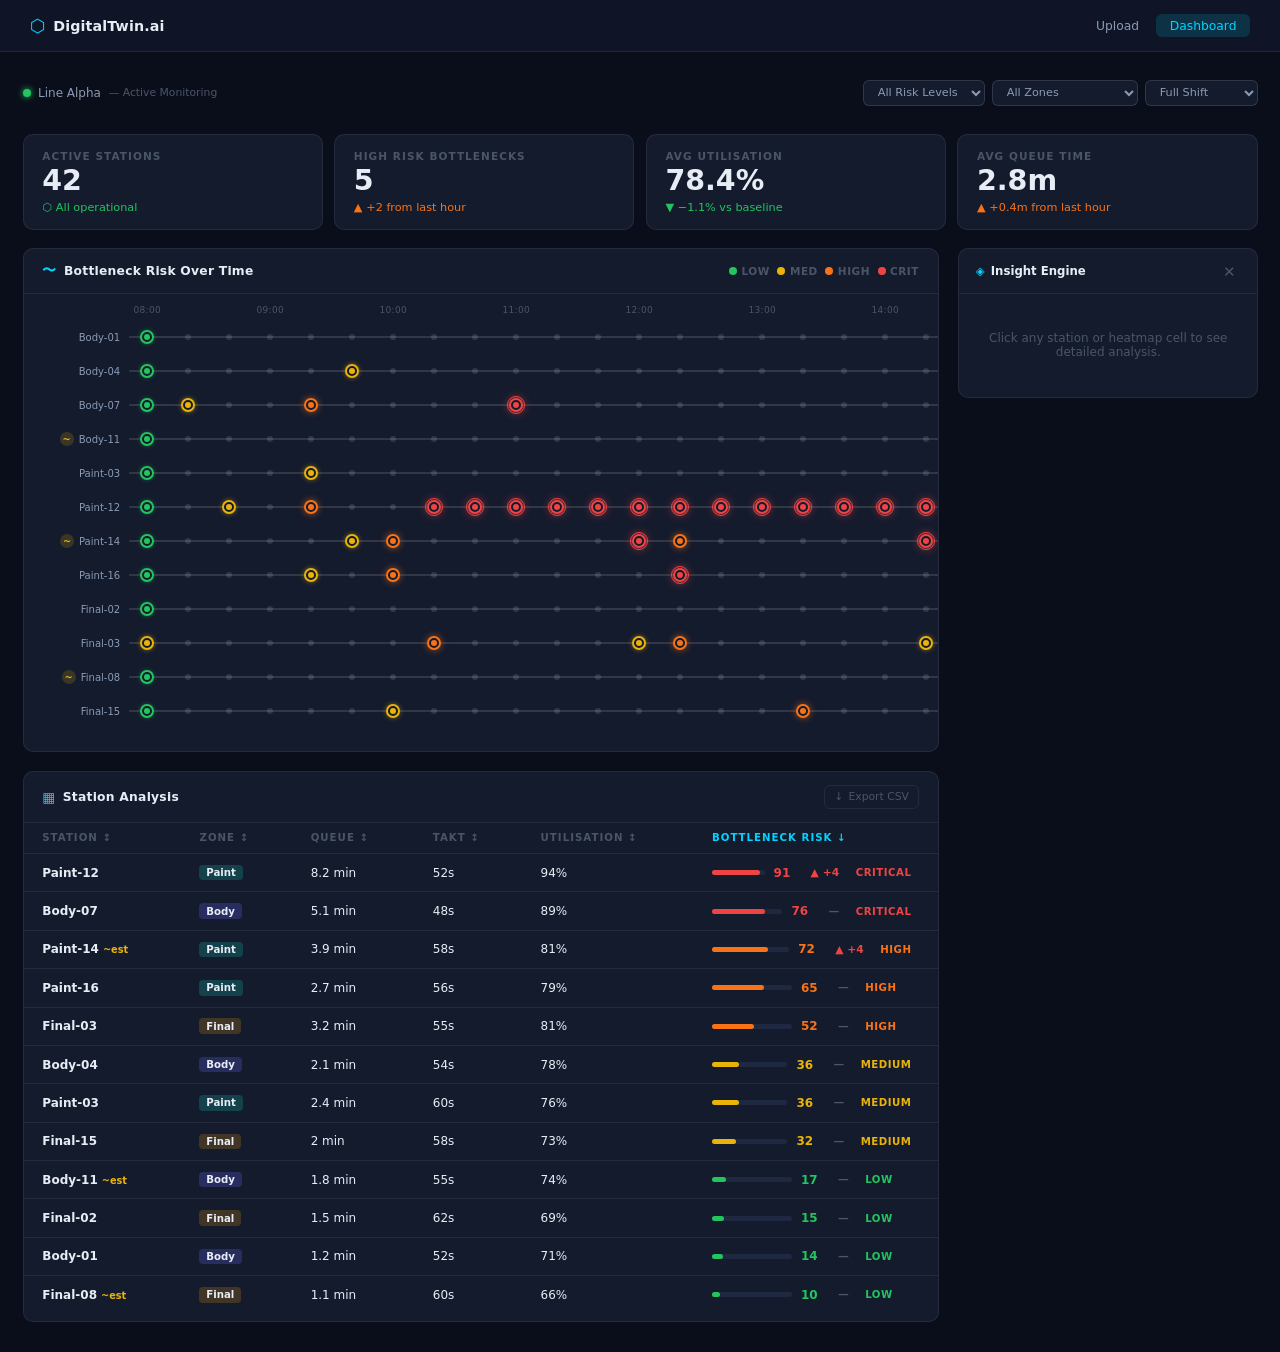
==== design/dashboard.html @ a96e4d8a "feat: updated timeline to milestone line/dots and removed Analytics button" ====
<!DOCTYPE html>
<html lang="en">
<head>
  <meta charset="UTF-8" />
  <meta name="viewport" content="width=device-width, initial-scale=1.0" />
  <title>DigitalTwin.ai — Dashboard</title>
  <link rel="stylesheet" href="styles.css" />
</head>
<body>

  <!-- NAV -->
  <nav class="nav">
    <div class="nav-brand">
      <span class="nav-logo">⬡</span>
      <span class="nav-name">DigitalTwin.ai</span>
    </div>
    <div class="nav-tabs">
      <a href="index.html" class="nav-tab">Upload</a>
      <a href="dashboard.html" class="nav-tab nav-tab--active">Dashboard</a>
    </div>
  </nav>

  <!-- DASHBOARD BODY -->
  <div class="dashboard-main">

    <!-- SUBHEADER -->
    <div class="dash-subheader">
      <div class="dash-line-badge">
        <span class="line-dot"></span>
        <span>Line Alpha</span>
        <span class="text-muted" style="font-size:0.72rem;">— Active Monitoring</span>
      </div>
      <div class="dash-filters">
        <select class="filter-select" id="filterRisk" onchange="applyFilters()">
          <option value="all">All Risk Levels</option>
          <option value="low">Low</option>
          <option value="medium">Medium</option>
          <option value="high">High</option>
          <option value="critical">Critical</option>
        </select>
        <select class="filter-select" id="filterZone" onchange="applyFilters()">
          <option value="all">All Zones</option>
          <option value="Body">Body Construction</option>
          <option value="Paint">Paint</option>
          <option value="Final">Final Assembly</option>
        </select>
        <select class="filter-select" id="filterTime" onchange="applyFilters()">
          <option value="all">Full Shift</option>
          <option value="1h">Last 1 Hour</option>
          <option value="4h">Last 4 Hours</option>
          <option value="8h">Last 8 Hours</option>
        </select>
      </div>
    </div>

    <!-- KPI ROW -->
    <div class="kpi-row">
      <div class="kpi-card">
        <span class="kpi-label">Active Stations</span>
        <span class="kpi-value">42</span>
        <span class="kpi-delta kpi-delta--ok">
          <span>⬡</span> All operational
        </span>
      </div>
      <div class="kpi-card">
        <span class="kpi-label">High Risk Bottlenecks</span>
        <span class="kpi-value" id="kpiHighRisk">5</span>
        <span class="kpi-delta kpi-delta--warn">
          <span>▲</span> <span id="kpiHighRiskDelta">+2 from last hour</span>
        </span>
      </div>
      <div class="kpi-card">
        <span class="kpi-label">Avg Utilisation</span>
        <span class="kpi-value">78.4%</span>
        <span class="kpi-delta kpi-delta--ok">
          <span>▼</span> −1.1% vs baseline
        </span>
      </div>
      <div class="kpi-card">
        <span class="kpi-label">Avg Queue Time</span>
        <span class="kpi-value">2.8m</span>
        <span class="kpi-delta kpi-delta--warn">
          <span>▲</span> +0.4m from last hour
        </span>
      </div>
    </div>

    <!-- MAIN CONTENT: timeline + insight panel -->
    <div class="dashboard-body">

      <!-- LEFT COLUMN -->
      <div style="display:flex;flex-direction:column;gap:1.25rem;min-width:0;">

        <!-- BOTTLENECK TIMELINE -->
        <div class="panel">
          <div class="panel-header">
            <span class="panel-title">
              <span class="panel-title-icon">〜</span>
              Bottleneck Risk Over Time
            </span>
            <div class="panel-actions">
              <div class="risk-legend">
                <span class="risk-pill"><span class="risk-dot risk-dot--low"></span>Low</span>
                <span class="risk-pill"><span class="risk-dot risk-dot--medium"></span>Med</span>
                <span class="risk-pill"><span class="risk-dot risk-dot--high"></span>High</span>
                <span class="risk-pill"><span class="risk-dot risk-dot--critical"></span>Crit</span>
              </div>
            </div>
          </div>
          <div class="timeline-wrap">
            <div id="timelineContainer"></div>
          </div>
        </div>

        <!-- STATION TABLE -->
        <div class="panel">
          <div class="panel-header">
            <span class="panel-title">
              <span class="panel-title-icon">▦</span>
              Station Analysis
            </span>
            <div class="panel-actions">
              <button class="export-btn">
                <span>↓</span> Export CSV
              </button>
            </div>
          </div>
          <div class="table-wrap">
            <table id="stationTable">
              <thead>
                <tr>
                  <th onclick="sortTable('name')" id="th-name">Station <span class="sort-arrow">↕</span></th>
                  <th onclick="sortTable('zone')" id="th-zone">Zone <span class="sort-arrow">↕</span></th>
                  <th onclick="sortTable('queue')" id="th-queue">Queue <span class="sort-arrow">↕</span></th>
                  <th onclick="sortTable('takt')" id="th-takt">Takt <span class="sort-arrow">↕</span></th>
                  <th onclick="sortTable('util')" id="th-util">Utilisation <span class="sort-arrow">↕</span></th>
                  <th onclick="sortTable('risk')" id="th-risk" class="sorted">Bottleneck Risk <span class="sort-arrow">↓</span></th>
                </tr>
              </thead>
              <tbody id="stationTableBody"></tbody>
            </table>
          </div>
        </div>

      </div><!-- /LEFT COLUMN -->

      <!-- INSIGHT PANEL -->
      <div class="insight-panel" id="insightPanel">
        <div class="insight-header">
          <span class="insight-title">
            <span style="color:var(--brand-cyan)">◈</span>
            Insight Engine
          </span>
          <button class="insight-close" onclick="closeInsight()">✕</button>
        </div>
        <div class="insight-body" id="insightBody">
          <p style="font-size:0.8rem;color:var(--text-muted);text-align:center;padding:1.5rem 0;">
            Click any station or heatmap cell to see detailed analysis.
          </p>
        </div>
      </div>

    </div><!-- /dashboard-body -->
  </div><!-- /dashboard-main -->

  <!-- TOOLTIP -->
  <div class="tooltip" id="tooltip"></div>

  <!-- DATA + LOGIC -->
  <script src="components/data.js"></script>
  <script src="components/timeline.js"></script>
  <script src="components/table.js"></script>
  <script src="components/insight.js"></script>
  <script>
    // Boot
    renderTimeline();
    renderTable(STATIONS);
  </script>
</body>
</html>
---- design/styles.css ----
/* ============================================================
   DigitalTwin.ai — Global Styles
   Dark industrial aesthetic, green→red risk language
   ============================================================ */

*, *::before, *::after { box-sizing: border-box; margin: 0; padding: 0; }

:root {
  /* Brand */
  --brand-cyan: #00d4ff;
  --brand-cyan-dim: rgba(0, 212, 255, 0.15);

  /* Backgrounds */
  --bg-base:    #0a0e1a;
  --bg-surface: #0f1526;
  --bg-card:    #141b2d;
  --bg-card-2:  #1a2236;
  --bg-hover:   #1e2840;

  /* Borders */
  --border:       rgba(255,255,255,0.07);
  --border-light: rgba(255,255,255,0.12);

  /* Text */
  --text-primary:   #e8edf5;
  --text-secondary: #8a9bb5;
  --text-muted:     #4a5568;

  /* Risk colours */
  --risk-low:      #22c55e;
  --risk-medium:   #eab308;
  --risk-high:     #f97316;
  --risk-critical: #ef4444;

  /* Risk cell colours (semi-transparent for heatmap) */
  --cell-low:      rgba(34, 197, 94,  0.30);
  --cell-medium:   rgba(234, 179, 8,  0.45);
  --cell-high:     rgba(249, 115, 22, 0.55);
  --cell-critical: rgba(239, 68,  68, 0.65);

  /* Misc */
  --radius-sm: 6px;
  --radius-md: 10px;
  --radius-lg: 16px;
  --font: 'Inter', 'Segoe UI', system-ui, sans-serif;
}

html { font-size: 15px; }

body {
  background: var(--bg-base);
  color: var(--text-primary);
  font-family: var(--font);
  min-height: 100vh;
  -webkit-font-smoothing: antialiased;
}

a { color: inherit; text-decoration: none; }

/* ============================================================
   NAV
   ============================================================ */
.nav {
  display: flex;
  align-items: center;
  justify-content: space-between;
  padding: 0 2rem;
  height: 52px;
  background: var(--bg-surface);
  border-bottom: 1px solid var(--border);
  position: sticky;
  top: 0;
  z-index: 100;
}

.nav-brand {
  display: flex;
  align-items: center;
  gap: 0.5rem;
}

.nav-logo {
  font-size: 1.2rem;
  color: var(--brand-cyan);
}

.nav-name {
  font-size: 0.95rem;
  font-weight: 600;
  letter-spacing: 0.01em;
  color: var(--text-primary);
}

.nav-tabs {
  display: flex;
  gap: 0.25rem;
}

.nav-tab {
  padding: 0.3rem 0.9rem;
  font-size: 0.82rem;
  color: var(--text-secondary);
  border-radius: var(--radius-sm);
  transition: color 0.15s, background 0.15s;
}

.nav-tab:hover { color: var(--text-primary); background: var(--bg-hover); }

.nav-tab--active {
  color: var(--brand-cyan);
  background: var(--brand-cyan-dim);
}

/* ============================================================
   HERO / LANDING
   ============================================================ */
.hero {
  display: flex;
  align-items: center;
  justify-content: center;
  min-height: calc(100vh - 52px);
  padding: 3rem 1.5rem;
}

.hero-content {
  max-width: 560px;
  width: 100%;
  text-align: center;
  display: flex;
  flex-direction: column;
  align-items: center;
  gap: 1.5rem;
}

.hero-eyebrow {
  font-size: 0.75rem;
  font-weight: 600;
  letter-spacing: 0.12em;
  text-transform: uppercase;
  color: var(--brand-cyan);
}

.hero-headline {
  font-size: clamp(2rem, 5vw, 2.8rem);
  font-weight: 700;
  line-height: 1.15;
  color: var(--text-primary);
}

.hero-headline--accent {
  color: var(--brand-cyan);
}

.hero-sub {
  font-size: 0.9rem;
  color: var(--text-secondary);
  line-height: 1.7;
}

/* ============================================================
   UPLOAD CARD
   ============================================================ */
.upload-card {
  width: 100%;
  background: var(--bg-card);
  border: 1px solid var(--border-light);
  border-radius: var(--radius-lg);
  padding: 2rem 1.75rem;
  display: flex;
  flex-direction: column;
  gap: 1rem;
}

.upload-drop-zone {
  display: flex;
  flex-direction: column;
  align-items: center;
  gap: 0.6rem;
  padding: 2rem 1rem;
  border: 1.5px dashed var(--border-light);
  border-radius: var(--radius-md);
  transition: border-color 0.2s, background 0.2s;
  cursor: pointer;
}

.upload-drop-zone:hover,
.drop-zone--active {
  border-color: var(--brand-cyan);
  background: var(--brand-cyan-dim);
}

.upload-icon { color: var(--text-secondary); }
.upload-drop-zone:hover .upload-icon,
.drop-zone--active .upload-icon { color: var(--brand-cyan); }

.upload-label {
  font-size: 0.95rem;
  font-weight: 600;
  color: var(--text-primary);
}

.upload-hint {
  font-size: 0.78rem;
  color: var(--text-muted);
}

.upload-divider {
  display: flex;
  align-items: center;
  gap: 0.75rem;
}

.upload-divider-line {
  flex: 1;
  height: 1px;
  background: var(--border);
}

.upload-divider-text {
  font-size: 0.75rem;
  color: var(--text-muted);
  text-transform: uppercase;
  letter-spacing: 0.08em;
}

/* ============================================================
   BUTTONS
   ============================================================ */
.btn {
  display: inline-flex;
  align-items: center;
  justify-content: center;
  gap: 0.4rem;
  padding: 0.55rem 1.4rem;
  font-size: 0.85rem;
  font-weight: 600;
  border-radius: var(--radius-sm);
  border: none;
  cursor: pointer;
  transition: opacity 0.15s, background 0.15s;
  font-family: var(--font);
}

.btn--primary {
  background: var(--brand-cyan);
  color: #0a0e1a;
}

.btn--primary:hover { opacity: 0.88; }

.btn--ghost {
  background: transparent;
  color: var(--text-secondary);
  border: 1px solid var(--border-light);
  width: 100%;
}

.btn--ghost:hover {
  background: var(--bg-hover);
  color: var(--text-primary);
}

.btn--sm {
  padding: 0.35rem 0.85rem;
  font-size: 0.78rem;
}

/* ============================================================
   FEATURES ROW
   ============================================================ */
.features {
  display: flex;
  gap: 1.5rem;
  justify-content: center;
  flex-wrap: wrap;
}

.feature {
  display: flex;
  align-items: center;
  gap: 0.4rem;
  font-size: 0.78rem;
  color: var(--text-secondary);
}

.feature-icon {
  font-size: 0.9rem;
  color: var(--brand-cyan);
}

/* ============================================================
   PROCESSING OVERLAY
   ============================================================ */
.overlay {
  position: fixed;
  inset: 0;
  background: rgba(10, 14, 26, 0.92);
  backdrop-filter: blur(6px);
  display: flex;
  align-items: center;
  justify-content: center;
  z-index: 200;
}

.overlay.hidden { display: none; }

.processing-card {
  background: var(--bg-card);
  border: 1px solid var(--border-light);
  border-radius: var(--radius-lg);
  padding: 2.5rem 3rem;
  min-width: 360px;
  display: flex;
  flex-direction: column;
  gap: 1.5rem;
}

.processing-title {
  font-size: 1rem;
  font-weight: 700;
  color: var(--text-primary);
  text-align: center;
}

.processing-steps {
  list-style: none;
  display: flex;
  flex-direction: column;
  gap: 0.65rem;
}

.step {
  display: flex;
  align-items: center;
  gap: 0.75rem;
  font-size: 0.85rem;
  color: var(--text-muted);
  transition: color 0.3s;
}

.step::before {
  content: '○';
  font-size: 0.8rem;
  flex-shrink: 0;
  width: 16px;
  text-align: center;
}

.step--active {
  color: var(--brand-cyan);
}

.step--active::before {
  content: '●';
  color: var(--brand-cyan);
  animation: pulse 0.9s infinite;
}

.step--done {
  color: var(--risk-low);
}

.step--done::before {
  content: '✓';
  color: var(--risk-low);
}

@keyframes pulse { 0%,100% { opacity: 1; } 50% { opacity: 0.4; } }

/* ============================================================
   DASHBOARD LAYOUT
   ============================================================ */
.dashboard {
  display: grid;
  grid-template-rows: auto 1fr;
  min-height: calc(100vh - 52px);
}

.dashboard-main {
  display: flex;
  flex-direction: column;
  gap: 1.25rem;
  padding: 1.25rem 1.5rem 2rem;
  max-width: 1400px;
  width: 100%;
  margin: 0 auto;
}

/* ============================================================
   KPI CARDS ROW
   ============================================================ */
.kpi-row {
  display: grid;
  grid-template-columns: repeat(4, 1fr);
  gap: 0.75rem;
}

.kpi-card {
  background: var(--bg-card);
  border: 1px solid var(--border);
  border-radius: var(--radius-md);
  padding: 1rem 1.25rem;
  display: flex;
  flex-direction: column;
  gap: 0.35rem;
}

.kpi-label {
  font-size: 0.7rem;
  font-weight: 600;
  letter-spacing: 0.1em;
  text-transform: uppercase;
  color: var(--text-muted);
}

.kpi-value {
  font-size: 1.9rem;
  font-weight: 700;
  color: var(--text-primary);
  line-height: 1;
}

.kpi-delta {
  font-size: 0.75rem;
  color: var(--text-muted);
  display: flex;
  align-items: center;
  gap: 0.25rem;
}

.kpi-delta--warn { color: var(--risk-high); }
.kpi-delta--ok   { color: var(--risk-low); }

.kpi-icon {
  font-size: 1rem;
  margin-bottom: 0.15rem;
}

/* ============================================================
   PANEL / SECTION
   ============================================================ */
.panel {
  background: var(--bg-card);
  border: 1px solid var(--border);
  border-radius: var(--radius-md);
  overflow: hidden;
}

.panel-header {
  display: flex;
  align-items: center;
  justify-content: space-between;
  padding: 0.85rem 1.25rem;
  border-bottom: 1px solid var(--border);
}

.panel-title {
  font-size: 0.82rem;
  font-weight: 700;
  color: var(--text-primary);
  display: flex;
  align-items: center;
  gap: 0.5rem;
  letter-spacing: 0.02em;
}

.panel-title-icon { font-size: 0.9rem; color: var(--brand-cyan); }

.panel-actions {
  display: flex;
  align-items: center;
  gap: 0.5rem;
}

/* ============================================================
   RISK LEGEND PILLS
   ============================================================ */
.risk-legend {
  display: flex;
  gap: 0.5rem;
  align-items: center;
}

.risk-pill {
  display: flex;
  align-items: center;
  gap: 0.3rem;
  font-size: 0.7rem;
  font-weight: 600;
  color: var(--text-muted);
  letter-spacing: 0.05em;
  text-transform: uppercase;
}

.risk-dot {
  width: 8px;
  height: 8px;
  border-radius: 50%;
}

.risk-dot--low      { background: var(--risk-low); }
.risk-dot--medium   { background: var(--risk-medium); }
.risk-dot--high     { background: var(--risk-high); }
.risk-dot--critical { background: var(--risk-critical); }

/* ============================================================
   TIMELINE — scroll wrapper + pill cells
   ============================================================ */
.timeline-wrap {
  padding: 0.75rem 0 1rem;
  /* no overflow here — let the inner scroll wrapper handle it */
}

.tl-scroll-wrap {
  overflow-x: auto;
  padding: 0 1.25rem 0.75rem;
  /* custom scrollbar */
}

.tl-scroll-wrap::-webkit-scrollbar        { height: 5px; }
.tl-scroll-wrap::-webkit-scrollbar-track  { background: var(--bg-base); }
.tl-scroll-wrap::-webkit-scrollbar-thumb  { background: var(--border-light); border-radius: 99px; }

.tl-inner {
  display: flex;
  flex-direction: column;
  gap: 6px;
  min-width: max-content;
}

/* Header row (time labels) */
.tl-header-row {
  display: flex;
  gap: 5px;
  align-items: center;
  margin-bottom: 2px;
}

.tl-time-label {
  font-size: 0.6rem;
  color: var(--text-muted);
  text-align: center;
  flex-shrink: 0;
  letter-spacing: 0.03em;
}

/* Each station row */
.tl-row {
  display: flex;
  align-items: center;
  gap: 5px;
  height: 28px;
  position: relative;
}

.tl-station-label {
  display: flex;
  align-items: center;
  justify-content: flex-end;
  gap: 5px;
  flex-shrink: 0;
  font-size: 0.67rem;
  color: var(--text-secondary);
  white-space: nowrap;
  padding-right: 4px;
}

/* Background timeline connecting line */
.tl-connecting-line {
  position: absolute;
  top: 50%;
  left: 0;
  right: 0;
  height: 2px;
  background: var(--border-light);
  transform: translateY(-50%);
  z-index: 0;
  border-radius: 99px;
}

/* Milestone Dots */
.tl-milestone-dot {
  width: 14px;
  height: 14px;
  border-radius: 50%;
  display: flex;
  align-items: center;
  justify-content: center;
  cursor: pointer;
  transition: transform 0.15s ease, box-shadow 0.15s ease, filter 0.15s ease;
  position: relative;
  background: var(--bg-card);
  border: 2px solid currentColor;
}

.tl-milestone-dot .dot-inner {
  width: 6px;
  height: 6px;
  border-radius: 50%;
  background: currentColor;
}

.tl-milestone-dot:hover {
  transform: scale(1.4);
  filter: brightness(1.3);
  z-index: 10;
  box-shadow: 0 0 10px currentColor;
}

/* Minor tick along line */
.tl-minor-tick {
  width: 6px;
  height: 6px;
  border-radius: 50%;
  background: var(--border-light);
  cursor: pointer;
  transition: transform 0.12s, background 0.12s;
}

.tl-minor-tick:hover {
  transform: scale(1.5);
  background: var(--text-secondary);
}

/* Risk colour milestone variants */
.dot--low {
  color: var(--risk-low);
  box-shadow: 0 0 4px rgba(34, 197, 94, 0.4);
}

.dot--medium {
  color: var(--risk-medium);
  box-shadow: 0 0 5px rgba(234, 179, 8, 0.5);
}

.dot--high {
  color: var(--risk-high);
  box-shadow: 0 0 7px rgba(249, 115, 22, 0.6);
}

.dot--critical {
  color: var(--risk-critical);
  box-shadow: 0 0 10px rgba(239, 68, 68, 0.8);
}

/* Pulse ring animation for critical milestone dots */
.pulse-ring::after {
  content: '';
  position: absolute;
  inset: -4px;
  border-radius: 50%;
  border: 1.5px solid var(--risk-critical);
  animation: dotPulse 1.8s infinite ease-out;
  pointer-events: none;
}

@keyframes dotPulse {
  0% { transform: scale(0.8); opacity: 1; }
  100% { transform: scale(1.8); opacity: 0; }
}

/* ============================================================
   TOOLTIP
   ============================================================ */
.tooltip {
  position: fixed;
  background: var(--bg-card-2);
  border: 1px solid var(--border-light);
  border-radius: var(--radius-md);
  padding: 0.85rem 1rem;
  font-size: 0.78rem;
  color: var(--text-primary);
  pointer-events: none;
  z-index: 500;
  min-width: 180px;
  box-shadow: 0 8px 24px rgba(0,0,0,0.5);
  display: none;
}

.tooltip.visible { display: block; }

.tooltip-station {
  font-weight: 700;
  font-size: 0.85rem;
  margin-bottom: 0.5rem;
  color: var(--brand-cyan);
}

.tooltip-time {
  font-size: 0.7rem;
  color: var(--text-muted);
  margin-bottom: 0.6rem;
}

.tooltip-row {
  display: flex;
  justify-content: space-between;
  gap: 1.25rem;
  padding: 0.2rem 0;
  border-top: 1px solid var(--border);
}

.tooltip-key { color: var(--text-muted); }
.tooltip-val { font-weight: 600; }

.tooltip-risk-badge {
  display: inline-block;
  margin-top: 0.5rem;
  padding: 0.2rem 0.55rem;
  border-radius: 4px;
  font-size: 0.72rem;
  font-weight: 700;
  letter-spacing: 0.06em;
  text-transform: uppercase;
}

.badge--low      { background: rgba(34,197,94,0.2);  color: var(--risk-low); }
.badge--medium   { background: rgba(234,179,8,0.2);  color: var(--risk-medium); }
.badge--high     { background: rgba(249,115,22,0.2); color: var(--risk-high); }
.badge--critical { background: rgba(239,68,68,0.2);  color: var(--risk-critical); }

/* ============================================================
   STATION TABLE
   ============================================================ */
.table-wrap {
  overflow-x: auto;
  padding: 0 0 0.5rem;
}

table {
  width: 100%;
  border-collapse: collapse;
  font-size: 0.8rem;
}

thead th {
  padding: 0.65rem 1.25rem;
  text-align: left;
  font-size: 0.68rem;
  font-weight: 700;
  letter-spacing: 0.1em;
  text-transform: uppercase;
  color: var(--text-muted);
  border-bottom: 1px solid var(--border);
  white-space: nowrap;
  cursor: pointer;
  user-select: none;
}

thead th:hover { color: var(--text-secondary); }
thead th.sorted { color: var(--brand-cyan); }

tbody tr {
  border-bottom: 1px solid var(--border);
  transition: background 0.12s;
  cursor: pointer;
}

tbody tr:hover { background: var(--bg-hover); }
tbody tr:last-child { border-bottom: none; }

tbody td {
  padding: 0.7rem 1.25rem;
  color: var(--text-primary);
}

.td-station { font-weight: 600; }

.td-risk {
  font-weight: 700;
}

.risk-bar-wrap {
  display: flex;
  align-items: center;
  gap: 0.6rem;
}

.risk-bar-bg {
  flex: 1;
  height: 5px;
  background: var(--bg-hover);
  border-radius: 99px;
  max-width: 80px;
}

.risk-bar-fill {
  height: 100%;
  border-radius: 99px;
}

.risk-tag {
  display: inline-block;
  padding: 0.18rem 0.5rem;
  border-radius: 4px;
  font-size: 0.68rem;
  font-weight: 700;
  letter-spacing: 0.05em;
  text-transform: uppercase;
}

/* ============================================================
   INSIGHT PANEL (right sidebar)
   ============================================================ */
.dashboard-body {
  display: grid;
  grid-template-columns: 1fr 300px;
  gap: 1.25rem;
  align-items: start;
}

.insight-panel {
  background: var(--bg-card);
  border: 1px solid var(--border);
  border-radius: var(--radius-md);
  overflow: hidden;
  position: sticky;
  top: calc(52px + 1.25rem);
}

.insight-header {
  display: flex;
  align-items: center;
  justify-content: space-between;
  padding: 0.85rem 1.1rem;
  border-bottom: 1px solid var(--border);
}

.insight-title {
  font-size: 0.78rem;
  font-weight: 700;
  color: var(--text-primary);
  display: flex;
  align-items: center;
  gap: 0.4rem;
}

.insight-close {
  background: none;
  border: none;
  color: var(--text-muted);
  cursor: pointer;
  font-size: 1rem;
  padding: 0.1rem 0.3rem;
  border-radius: 4px;
  line-height: 1;
}

.insight-close:hover { background: var(--bg-hover); color: var(--text-primary); }

.insight-body { padding: 1rem 1.1rem; display: flex; flex-direction: column; gap: 1rem; }

.insight-station-name {
  font-size: 1rem;
  font-weight: 700;
  color: var(--brand-cyan);
}

.insight-risk-score {
  display: flex;
  align-items: baseline;
  gap: 0.3rem;
}

.insight-risk-number {
  font-size: 2.2rem;
  font-weight: 800;
  line-height: 1;
}

.insight-risk-denom {
  font-size: 0.85rem;
  color: var(--text-muted);
}

.insight-trend {
  font-size: 0.78rem;
  font-weight: 600;
  padding: 0.25rem 0.6rem;
  border-radius: 4px;
  display: inline-flex;
  align-items: center;
  gap: 0.3rem;
}

.trend--up   { background: rgba(239,68,68,0.15);  color: var(--risk-critical); }
.trend--down { background: rgba(34,197,94,0.15);  color: var(--risk-low); }
.trend--flat { background: rgba(138,155,181,0.15); color: var(--text-secondary); }

.insight-section-label {
  font-size: 0.65rem;
  font-weight: 700;
  letter-spacing: 0.1em;
  text-transform: uppercase;
  color: var(--text-muted);
  margin-bottom: 0.5rem;
}

.factor-row {
  display: flex;
  flex-direction: column;
  gap: 0.25rem;
  padding: 0.55rem 0.75rem;
  background: var(--bg-card-2);
  border-radius: var(--radius-sm);
  margin-bottom: 0.4rem;
}

.factor-top {
  display: flex;
  justify-content: space-between;
  align-items: center;
}

.factor-name { font-size: 0.75rem; color: var(--text-secondary); }
.factor-pct  { font-size: 0.8rem;  font-weight: 700; color: var(--risk-critical); }

.factor-bar-bg {
  height: 4px;
  background: var(--bg-hover);
  border-radius: 99px;
}

.factor-bar-fill {
  height: 100%;
  border-radius: 99px;
  background: var(--risk-critical);
}

.factor-desc {
  font-size: 0.7rem;
  color: var(--text-muted);
  line-height: 1.5;
  margin-top: 0.15rem;
}

.confidence-row {
  display: flex;
  align-items: center;
  justify-content: space-between;
  padding: 0.6rem 0.75rem;
  background: var(--bg-card-2);
  border-radius: var(--radius-sm);
  font-size: 0.78rem;
}

.confidence-label { color: var(--text-muted); }
.confidence-value { font-weight: 700; color: var(--risk-medium); }

/* ============================================================
   DASHBOARD SUBHEADER
   ============================================================ */
.dash-subheader {
  display: flex;
  align-items: center;
  justify-content: space-between;
  padding: 0.6rem 0;
}

.dash-line-badge {
  display: flex;
  align-items: center;
  gap: 0.5rem;
  font-size: 0.8rem;
  color: var(--text-secondary);
}

.line-dot {
  width: 8px;
  height: 8px;
  border-radius: 50%;
  background: var(--risk-low);
  box-shadow: 0 0 6px var(--risk-low);
  animation: pulse 2s infinite;
}

.dash-filters {
  display: flex;
  gap: 0.5rem;
}

.filter-select {
  background: var(--bg-card);
  border: 1px solid var(--border-light);
  border-radius: var(--radius-sm);
  color: var(--text-secondary);
  font-size: 0.75rem;
  padding: 0.3rem 0.65rem;
  font-family: var(--font);
  cursor: pointer;
}

.filter-select:focus { outline: 1px solid var(--brand-cyan); }

/* ============================================================
   UTILITIES
   ============================================================ */
.hidden { display: none !important; }
.text-muted { color: var(--text-muted); }
.text-cyan  { color: var(--brand-cyan); }
.fw-700     { font-weight: 700; }

.export-btn {
  display: flex;
  align-items: center;
  gap: 0.35rem;
  font-size: 0.72rem;
  color: var(--text-muted);
  padding: 0.3rem 0.6rem;
  border: 1px solid var(--border);
  border-radius: var(--radius-sm);
  background: none;
  cursor: pointer;
  font-family: var(--font);
}

.export-btn:hover { background: var(--bg-hover); color: var(--text-primary); }

/* Scrollbar styling */
::-webkit-scrollbar { width: 6px; height: 6px; }
::-webkit-scrollbar-track { background: var(--bg-base); }
::-webkit-scrollbar-thumb { background: var(--border-light); border-radius: 99px; }
::-webkit-scrollbar-thumb:hover { background: var(--text-muted); }

/* ============================================================
   SENSOR-POOR INDICATOR (timeline label)
   ============================================================ */
.sensor-poor-dot {
  display: inline-flex;
  align-items: center;
  justify-content: center;
  width: 14px;
  height: 14px;
  border-radius: 50%;
  background: rgba(234, 179, 8, 0.18);
  color: var(--risk-medium);
  font-size: 0.65rem;
  font-weight: 700;
  flex-shrink: 0;
  cursor: help;
}
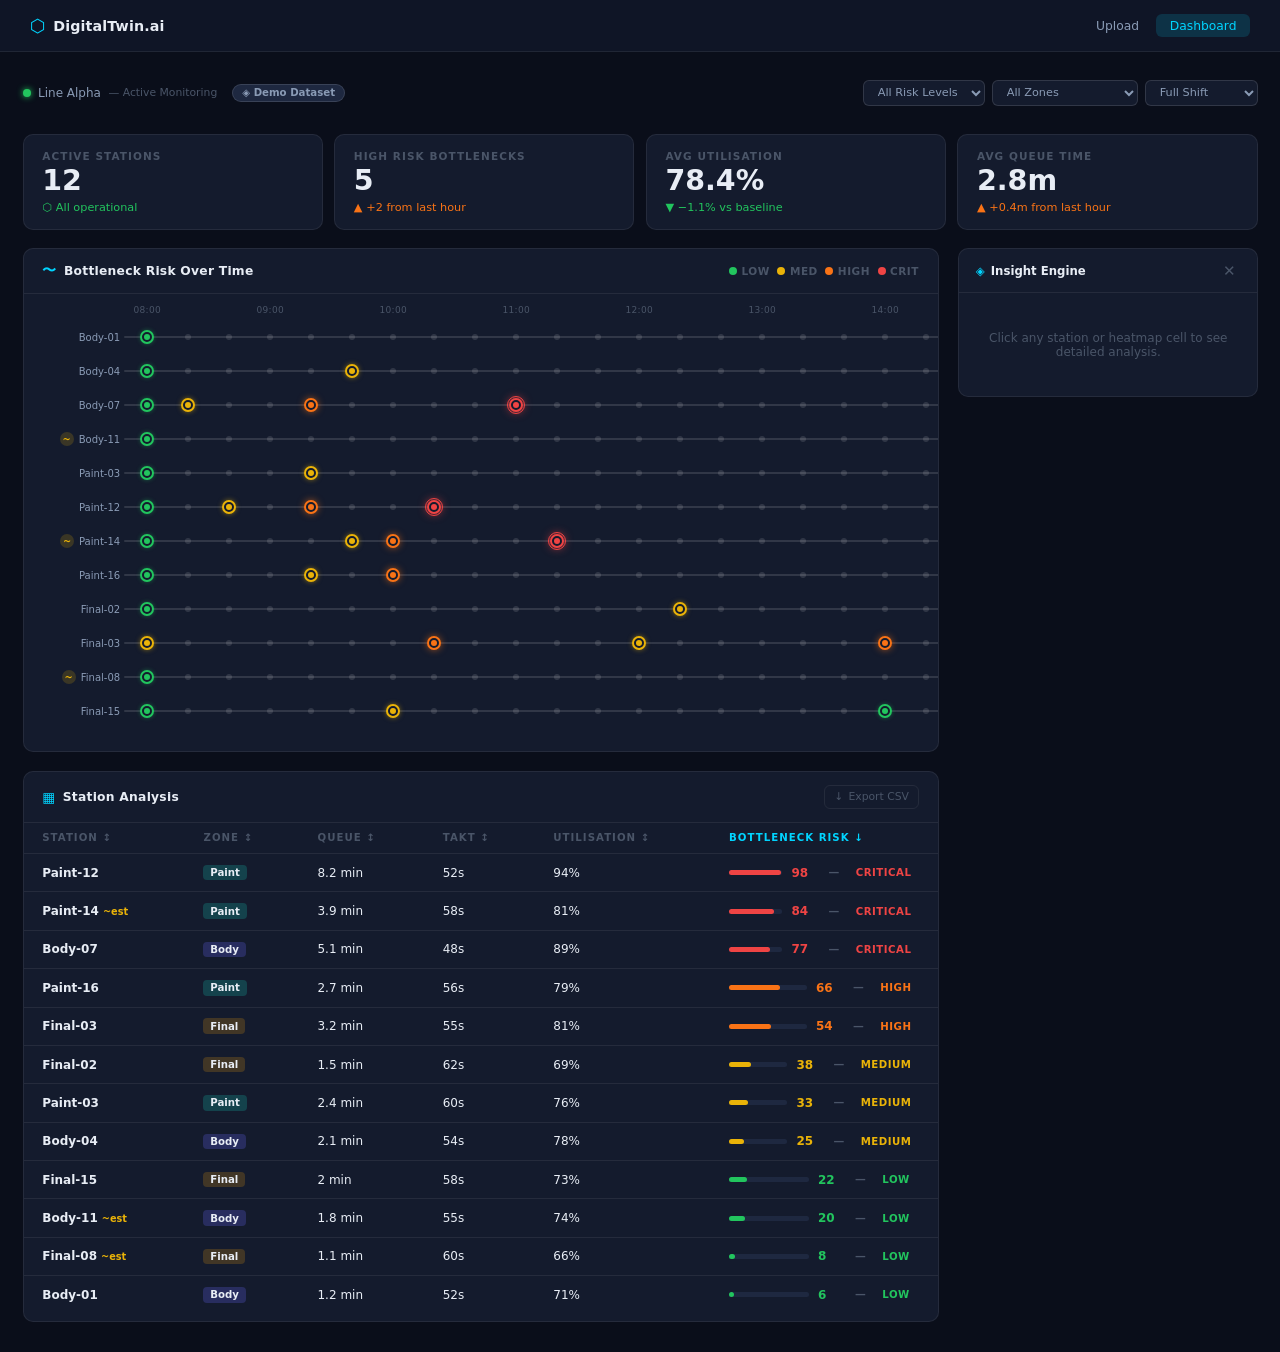
==== commit 0d3da252: "feat: add CSV upload pipeline, FastAPI backend predictor, and synchronized dashboard playback" ====
--- a/design/dashboard.html
+++ b/design/dashboard.html
@@ -29,6 +29,7 @@
         <span class="line-dot"></span>
         <span>Line Alpha</span>
         <span class="text-muted" style="font-size:0.72rem;">— Active Monitoring</span>
+        <span class="source-badge" id="sourceBadge"></span>
       </div>
       <div class="dash-filters">
         <select class="filter-select" id="filterRisk" onchange="applyFilters()">
@@ -57,7 +58,7 @@
     <div class="kpi-row">
       <div class="kpi-card">
         <span class="kpi-label">Active Stations</span>
-        <span class="kpi-value">42</span>
+        <span class="kpi-value" id="kpiActiveStations">42</span>
         <span class="kpi-delta kpi-delta--ok">
           <span>⬡</span> All operational
         </span>
@@ -173,6 +174,13 @@
   <script src="components/insight.js"></script>
   <script>
     // Boot
+    document.getElementById('kpiActiveStations').textContent = STATIONS.length;
+    if (uploadMeta) {
+      const engineLabel = uploadMeta.engine === 'backend' ? 'ML: Isolation Forest' : 'Rule-based';
+      document.getElementById('sourceBadge').textContent = `⬆ ${uploadMeta.filename} · ${engineLabel}`;
+    } else {
+      document.getElementById('sourceBadge').textContent = '◈ Demo Dataset';
+    }
     renderTimeline();
     renderTable(STATIONS);
   </script>
--- a/design/styles.css
+++ b/design/styles.css
@@ -1039,3 +1039,54 @@
   flex-shrink: 0;
   cursor: help;
 }
+
+/* ============================================================
+   CSV UPLOAD — error / warning banners + sample link
+   ============================================================ */
+.upload-error {
+  font-size: 0.78rem;
+  color: var(--risk-critical);
+  background: rgba(239, 68, 68, 0.1);
+  border: 1px solid rgba(239, 68, 68, 0.3);
+  border-radius: var(--radius-sm);
+  padding: 0.6rem 0.85rem;
+  line-height: 1.5;
+}
+
+.upload-warning {
+  font-size: 0.78rem;
+  color: var(--risk-medium);
+  background: rgba(234, 179, 8, 0.1);
+  border: 1px solid rgba(234, 179, 8, 0.3);
+  border-radius: var(--radius-sm);
+  padding: 0.6rem 0.85rem;
+  line-height: 1.5;
+}
+
+.sample-link {
+  background: none;
+  border: none;
+  color: var(--text-muted);
+  font-size: 0.75rem;
+  font-family: var(--font);
+  cursor: pointer;
+  text-decoration: underline;
+  text-underline-offset: 2px;
+  padding: 0.2rem;
+}
+
+.sample-link:hover { color: var(--brand-cyan); }
+
+/* ============================================================
+   DASHBOARD — data source badge
+   ============================================================ */
+.source-badge {
+  font-size: 0.68rem;
+  font-weight: 600;
+  color: var(--text-secondary);
+  background: var(--bg-hover);
+  border: 1px solid var(--border-light);
+  border-radius: 99px;
+  padding: 0.15rem 0.6rem;
+  margin-left: 0.5rem;
+}
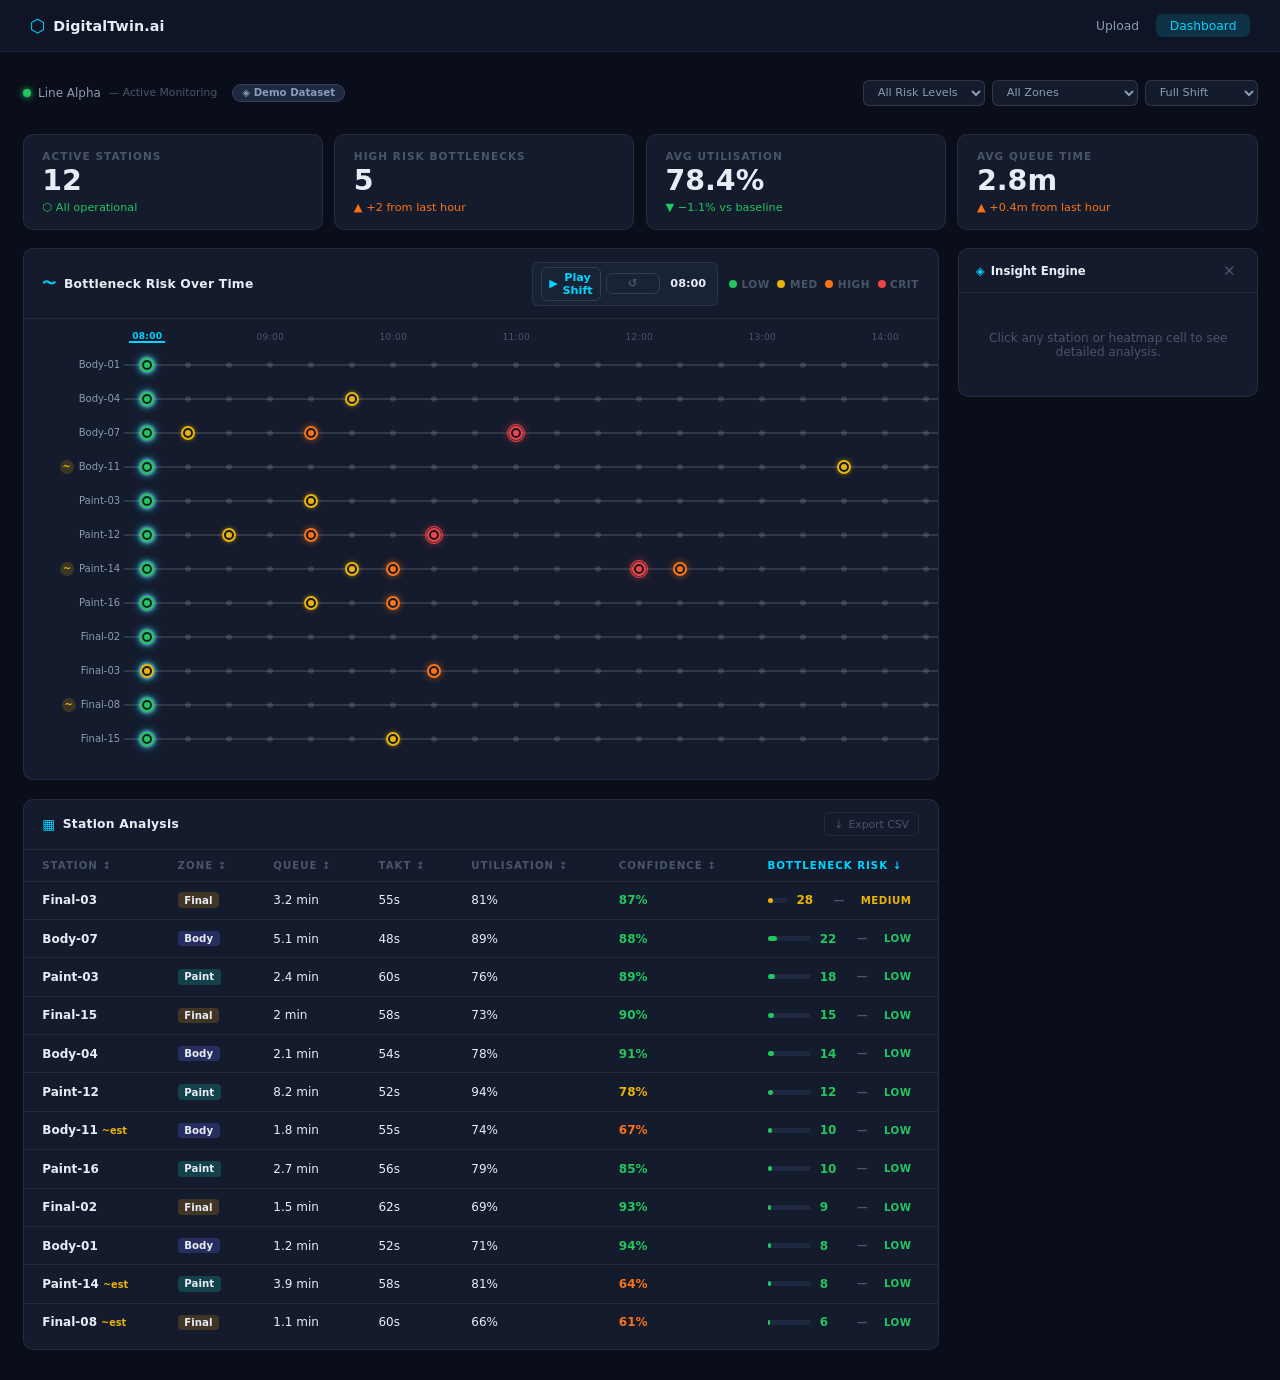
==== commit ddbaf487: "feat: live API integration, shift playback ticker, DAG defect tracing, confidence UI parameter, and " ====
--- a/design/dashboard.html
+++ b/design/dashboard.html
@@ -99,7 +99,16 @@
               <span class="panel-title-icon">〜</span>
               Bottleneck Risk Over Time
             </span>
-            <div class="panel-actions">
+            <div class="panel-actions" style="display:flex;align-items:center;gap:0.75rem;">
+              <div style="display:flex;align-items:center;gap:0.3rem;background:var(--bg-card-2);padding:0.25rem 0.5rem;border-radius:var(--radius-sm);border:1px solid rgba(255,255,255,0.08);">
+                <button id="btnPlayPause" onclick="togglePlayback()" class="btn btn--ghost" style="padding:0.2rem 0.5rem;font-size:0.75rem;display:flex;align-items:center;gap:0.3rem;color:var(--brand-cyan);">
+                  <span id="playIcon">▶</span> <span id="playText">Play Shift</span>
+                </button>
+                <button onclick="resetPlayback()" class="btn btn--ghost" style="padding:0.2rem 0.4rem;font-size:0.75rem;color:var(--text-muted);" title="Reset to start (08:00)">
+                  ↺
+                </button>
+                <span id="kpiTimeLabel" style="font-size:0.75rem;font-weight:700;color:var(--text-primary);min-width:42px;text-align:center;margin-left:0.2rem;">08:00</span>
+              </div>
               <div class="risk-legend">
                 <span class="risk-pill"><span class="risk-dot risk-dot--low"></span>Low</span>
                 <span class="risk-pill"><span class="risk-dot risk-dot--medium"></span>Med</span>
@@ -107,6 +116,7 @@
                 <span class="risk-pill"><span class="risk-dot risk-dot--critical"></span>Crit</span>
               </div>
             </div>
+
           </div>
           <div class="timeline-wrap">
             <div id="timelineContainer"></div>
@@ -135,11 +145,13 @@
                   <th onclick="sortTable('queue')" id="th-queue">Queue <span class="sort-arrow">↕</span></th>
                   <th onclick="sortTable('takt')" id="th-takt">Takt <span class="sort-arrow">↕</span></th>
                   <th onclick="sortTable('util')" id="th-util">Utilisation <span class="sort-arrow">↕</span></th>
+                  <th onclick="sortTable('confidence')" id="th-confidence">Confidence <span class="sort-arrow">↕</span></th>
                   <th onclick="sortTable('risk')" id="th-risk" class="sorted">Bottleneck Risk <span class="sort-arrow">↓</span></th>
                 </tr>
               </thead>
               <tbody id="stationTableBody"></tbody>
             </table>
+
           </div>
         </div>
 
